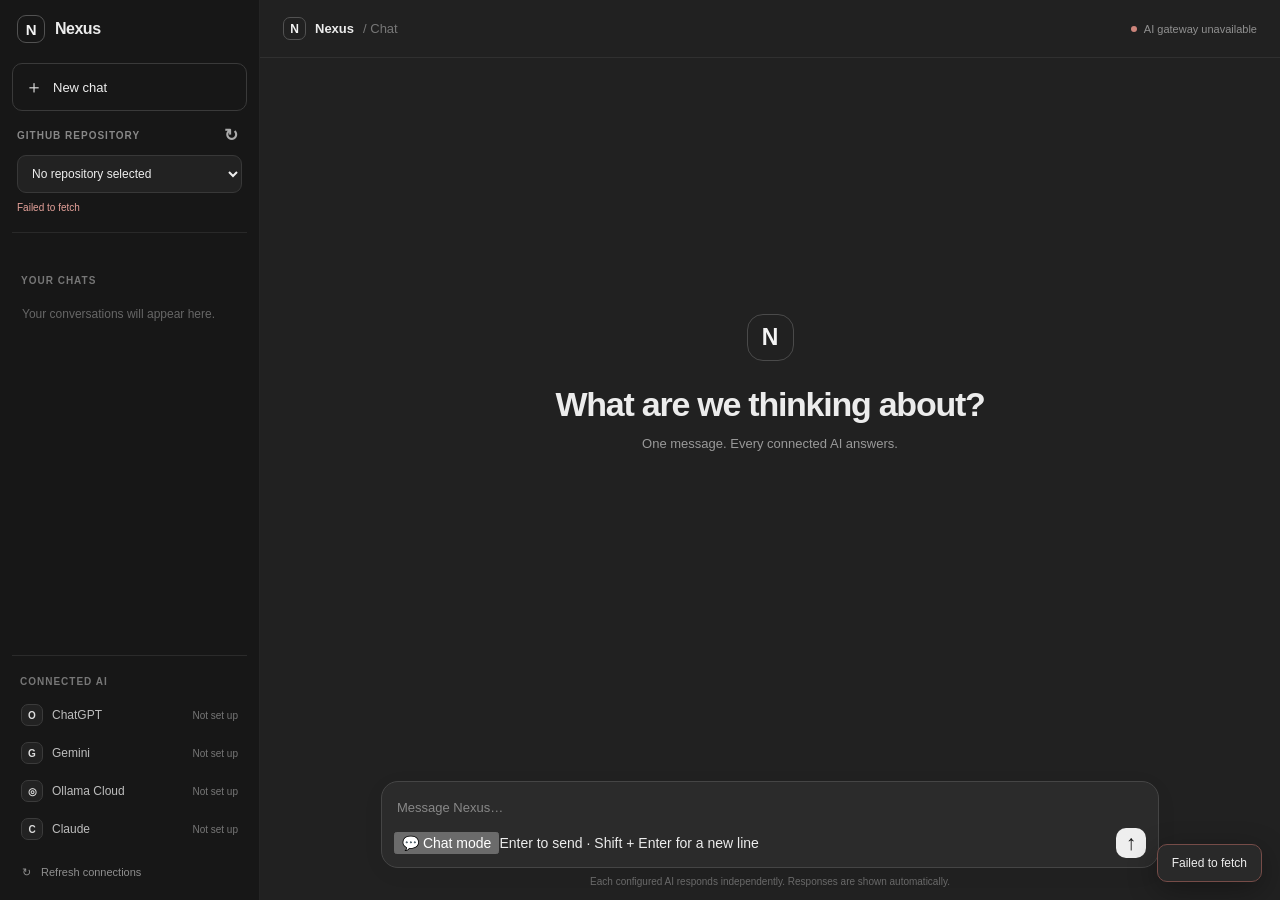
==== frontend/index.html @ d5dacf0c "Add Chat and Build mode toggle" ====
<!doctype html>
<html lang="en">
<head>
  <meta charset="utf-8">
  <meta name="viewport" content="width=device-width, initial-scale=1">
  <meta name="theme-color" content="#212121">
  <meta name="description" content="A simple chat workspace for multiple AI models.">
  <title>Nexus — AI chat</title>
  <link rel="stylesheet" href="./styles.css">
</head>
<body>
  <div class="app">
    <aside class="sidebar" id="sidebar">
      <div class="side-top">
        <a class="brand" href="#" aria-label="Nexus home"><span class="brand-icon">N</span><span>Nexus</span></a>
        <button class="icon-btn mobile-close" id="closeSidebar" aria-label="Close sidebar">×</button>
      </div>
      <button class="new-chat" id="newChat"><span>＋</span> New chat</button>
      <section class="repo-picker">
        <div class="repo-picker-heading"><span>GITHUB REPOSITORY</span><button class="repo-refresh" id="refreshRepos" type="button" title="Refresh repositories" aria-label="Refresh repositories">↻</button></div>
        <select id="repoSelect" aria-label="Choose a GitHub repository"><option value="">No repository selected</option></select>
        <div id="repoHint" class="repo-hint">Choose a repo to let AIs inspect its code.</div>
      </section>
      <div class="side-section-title">YOUR CHATS</div>
      <div class="chat-history" id="chatHistory"></div>
      <div class="side-bottom">
        <div class="ai-summary-title">CONNECTED AI</div>
        <div id="sidebarProviders" class="sidebar-providers"></div>
        <button class="side-link" id="refreshStatus"><span>↻</span> Refresh connections</button>
      </div>
    </aside>
    <main class="main">
      <header class="topbar">
        <button class="icon-btn menu-btn" id="openSidebar" aria-label="Open chat history">☰</button>
        <div class="topbar-title"><span class="brand-icon mini">N</span><span>Nexus</span><span class="topbar-subtitle">/ Chat</span></div>
        <div class="topbar-right"><span class="connection-label"><i id="connectionDot"></i><span id="connectionText">Checking AIs…</span></span></div>
      </header>
      <div class="chat-scroll" id="chatScroll">
        <section class="welcome" id="welcome">
          <div class="welcome-mark">N</div>
          <h1>What are we thinking about?</h1>
          <p>One message. Every connected AI answers.</p>
          <div class="welcome-providers" id="welcomeProviders"></div>
        </section>
        <div class="messages" id="messages" aria-live="polite"></div>
      </div>
      <div class="composer-wrap">
        <form class="composer" id="chatForm">
          <textarea id="chatInput" rows="1" maxlength="12000" placeholder="Message Nexus…" aria-label="Message Nexus"></textarea>
          <div class="composer-bottom"><div class="composer-actions"><button type="button" id="modeToggle" class="mode-toggle" aria-pressed="false">💬 Chat mode</button><span id="composerHint">Enter to send · Shift + Enter for a new line</span></div><button class="send-btn" type="submit" id="sendButton" aria-label="Send message">↑</button></div>
        </form>
        <p class="disclaimer">Each configured AI responds independently. Responses are shown automatically.</p>
      </div>
    </main>
  </div>
  <div class="mobile-scrim" id="mobileScrim"></div>
  <div class="toast-region" id="toastRegion" aria-live="polite"></div>
  <script src="./app.js"></script>
</body>
</html>
---- frontend/styles.css ----
:root{color-scheme:dark;--bg:#212121;--sidebar:#171717;--panel:#2a2a2a;--line:#343434;--text:#ececec;--muted:#a0a0a0;--soft:#6f6f6f;--green:#b9e6a1;font-family:Inter,-apple-system,BlinkMacSystemFont,"Segoe UI",sans-serif}*{box-sizing:border-box}html,body{margin:0;min-height:100%;height:100%;background:var(--bg);color:var(--text)}body{font-size:14px}button,textarea{font:inherit}button{cursor:pointer}button:focus-visible,textarea:focus-visible{outline:2px solid #aaa;outline-offset:3px}.app{height:100dvh;min-height:480px;display:flex;overflow:hidden}.sidebar{width:260px;flex:0 0 260px;background:var(--sidebar);display:flex;flex-direction:column;padding:15px 12px 12px;border-right:1px solid #242424}.side-top{display:flex;align-items:center;justify-content:space-between;padding:0 5px 20px}.brand{display:flex;align-items:center;gap:10px;color:var(--text);font-size:16px;font-weight:650;letter-spacing:-.5px;text-decoration:none}.brand-icon{display:grid;place-items:center;width:28px;height:28px;border:1px solid #525252;border-radius:9px;font-size:15px;font-weight:700;color:#f4f4f4}.brand-icon.mini{width:23px;height:23px;border-radius:7px;font-size:12px}.new-chat{width:100%;display:flex;align-items:center;gap:10px;padding:11px 12px;border:1px solid #3a3a3a;border-radius:10px;background:transparent;color:#eee;text-align:left;font-size:13px;transition:background .15s}.new-chat:hover,.side-link:hover,.history-item:hover{background:#262626}.new-chat span{font-size:18px;color:#ddd}.side-section-title,.ai-summary-title{margin:27px 9px 10px;color:#777;font-size:10px;font-weight:650;letter-spacing:1px}.chat-history{display:flex;flex-direction:column;gap:3px;overflow:auto;min-height:40px}.history-item{display:flex;align-items:center;gap:8px;padding:9px 10px;border:0;border-radius:8px;background:transparent;color:#bdbdbd;text-align:left;font-size:12px;cursor:pointer}.history-item.active{background:#2c2c2c;color:#f2f2f2}.history-item span{overflow:hidden;text-overflow:ellipsis;white-space:nowrap}.history-item .history-icon{color:#777;font-size:14px;flex:0 0 auto}.history-empty{padding:9px 10px;color:#666;font-size:12px;line-height:1.6}.side-bottom{margin-top:auto;padding-top:12px;border-top:1px solid #2b2b2b}.ai-summary-title{margin:8px 8px 10px}.sidebar-providers{display:grid;gap:2px}.provider-mini{display:flex;align-items:center;gap:9px;padding:7px 9px;color:#bdbdbd;font-size:12px}.provider-letter{width:22px;height:22px;display:grid;place-items:center;border:1px solid #3b3b3b;border-radius:7px;background:#222;font-size:10px;font-weight:650;color:#ddd}.provider-mini .provider-name{flex:1}.provider-mini .provider-state{font-size:10px;color:#777}.provider-state.online{color:#b9e6a1}.provider-state.failed{color:#e69b91}.side-link{width:100%;margin-top:10px;padding:9px 10px;border:0;border-radius:8px;background:transparent;color:#8f8f8f;text-align:left;font-size:11px}.side-link span{margin-right:7px}.main{position:relative;display:flex;flex:1;min-width:0;flex-direction:column;height:100%;background:var(--bg)}.topbar{height:58px;flex:0 0 58px;display:flex;align-items:center;justify-content:space-between;padding:0 23px;border-bottom:1px solid #303030}.topbar-title{display:flex;align-items:center;gap:9px;font-size:13px;font-weight:600}.topbar-subtitle{color:#777;font-weight:400}.topbar-right{display:flex;align-items:center;gap:14px}.connection-label{display:flex;align-items:center;gap:7px;color:#909090;font-size:11px}.connection-label i{width:6px;height:6px;border-radius:50%;background:#777}.connection-label i.online{background:#9cc98b}.connection-label i.offline{background:#cc847b}.icon-btn{display:none;width:32px;height:32px;border:0;border-radius:8px;background:transparent;color:#ddd;font-size:18px}.chat-scroll{flex:1;min-height:0;overflow-y:auto;scroll-behavior:smooth}.welcome{min-height:100%;display:flex;flex-direction:column;align-items:center;justify-content:center;padding:40px 20px 80px;text-align:center}.welcome-mark{display:grid;place-items:center;width:47px;height:47px;border:1px solid #4a4a4a;border-radius:16px;color:#f4f4f4;font-size:23px;font-weight:650;margin-bottom:24px}.welcome h1{margin:0;font-size:clamp(25px,3vw,34px);font-weight:600;letter-spacing:-1.25px}.welcome p{margin:12px 0 23px;color:#999;font-size:13px}.welcome-providers{display:flex;align-items:center;justify-content:center;gap:8px;flex-wrap:wrap}.ai-pill{display:flex;align-items:center;gap:7px;padding:7px 10px;border:1px solid #3a3a3a;border-radius:9px;background:#262626;color:#c9c9c9;font-size:11px}.ai-pill .provider-letter{width:19px;height:19px;font-size:9px}.ai-pill .pill-dot{width:6px;height:6px;border-radius:50%;background:#666}.ai-pill .pill-dot.online{background:#9cc98b}.messages{width:100%;max-width:830px;margin:0 auto;padding:0 26px 30px}.message{display:flex;gap:13px;margin:27px 0 32px;animation:rise .22s ease both}.message.user{margin:24px 0 27px;justify-content:flex-end}.message-avatar{width:29px;height:29px;flex:0 0 29px;display:grid;place-items:center;border:1px solid #444;border-radius:9px;color:#ddd;font-size:11px;font-weight:650}.message.user .message-avatar{display:none}.message-content{min-width:0;max-width:100%;flex:1}.message.user .message-content{flex:initial;max-width:min(82%,620px);padding:11px 15px;border:1px solid #414141;border-radius:18px;background:#303030;color:#f1f1f1;white-space:pre-wrap;overflow-wrap:anywhere}.message-label{display:flex;align-items:center;gap:8px;margin:1px 0 8px;color:#f0f0f0;font-size:12px;font-weight:650}.message-model{color:#737373;font-size:10px;font-weight:400}.message-text{color:#dedede;font-size:13px;line-height:1.8;white-space:pre-wrap;overflow-wrap:anywhere}.message-text p{margin:0 0 10px}.message-text p:last-child{margin-bottom:0}.message-text code{padding:2px 5px;border-radius:4px;background:#343434;font-family:ui-monospace,monospace;font-size:.92em}.message-text pre{overflow:auto;padding:12px;border:1px solid #3a3a3a;border-radius:9px;background:#171717}.message.error .message-text{color:#dfa39d}.response-stack{padding-left:42px}.response-divider{height:1px;background:#303030;margin:25px 0}.response-count{padding-left:42px;color:#777;font-size:10px;letter-spacing:.4px}.loading-dots{display:flex;align-items:center;gap:5px;height:20px}.loading-dots i{width:5px;height:5px;border-radius:50%;background:#aaa;animation:pulse 1s infinite ease-in-out}.loading-dots i:nth-child(2){animation-delay:.15s}.loading-dots i:nth-child(3){animation-delay:.3s}.composer-wrap{width:100%;max-width:830px;margin:0 auto;padding:12px 26px 13px}.composer{border:1px solid #454545;border-radius:17px;background:#2b2b2b;padding:12px 12px 9px;box-shadow:0 5px 25px #0000000a;transition:border-color .15s}.composer:focus-within{border-color:#666}.composer textarea{display:block;width:100%;max-height:220px;min-height:34px;resize:none;border:0;outline:0;background:transparent;color:#f0f0f0;font-size:13px;line-height:1.65;padding:3px 3px 9px}.composer textarea::placeholder{color:#888}.composer-bottom{display:flex;align-items:center;justify-content:space-between;gap:10px}.composer-bottom>span{color:#777;font-size:10px}.send-btn{display:grid;place-items:center;width:30px;height:30px;border:0;border-radius:10px;background:#eee;color:#171717;font-size:21px;font-weight:500;transition:background .15s,transform .15s}.send-btn:hover{background:#fff;transform:translateY(-1px)}.send-btn:disabled{opacity:.35;cursor:wait}.disclaimer{margin:8px 0 0;text-align:center;color:#696969;font-size:10px}.toast-region{position:fixed;right:18px;bottom:18px;display:grid;gap:8px;z-index:10}.toast{max-width:min(390px,calc(100vw - 36px));padding:11px 14px;border:1px solid #484848;border-radius:10px;background:#292929;color:#eee;font-size:12px;box-shadow:0 8px 30px #0005;animation:rise .18s ease}.toast.error{border-color:#764c48}.mobile-scrim{display:none}@keyframes rise{from{opacity:0;transform:translateY(5px)}to{opacity:1;transform:translateY(0)}}@keyframes pulse{0%,70%,100%{opacity:.25;transform:translateY(0)}35%{opacity:1;transform:translateY(-3px)}}@media(max-width:700px){.sidebar{position:fixed;z-index:21;inset:0 auto 0 0;width:min(290px,86vw);transform:translateX(-102%);transition:transform .22s ease;box-shadow:none}.sidebar.open{transform:translateX(0);box-shadow:15px 0 45px #0005}.mobile-close,.menu-btn{display:grid;place-items:center}.mobile-scrim.show{display:block;position:fixed;inset:0;z-index:20;background:#0008}.topbar{height:52px;flex-basis:52px;padding:0 13px;gap:10px}.topbar-title{margin-right:auto}.topbar-right{gap:5px}.connection-label{font-size:10px}.welcome{padding:35px 18px 60px}.welcome h1{max-width:360px;font-size:27px}.welcome p{font-size:12px}.messages{padding:0 15px 22px}.message{gap:9px;margin:22px 0 27px}.message-avatar{width:27px;height:27px;flex-basis:27px}.message-text{font-size:12.5px;line-height:1.75}.message.user .message-content{max-width:88%;padding:10px 13px}.response-stack,.response-count{padding-left:36px}.composer-wrap{padding:8px 10px max(10px,env(safe-area-inset-bottom))}.composer{padding:10px 10px 8px;border-radius:15px}.composer textarea{font-size:13px}.composer-bottom>span{font-size:9px}.disclaimer{font-size:9px}.toast-region{right:10px;bottom:10px}.brand{font-size:15px}}@media(prefers-reduced-motion:reduce){*,*::before,*::after{animation-duration:.01ms!important;transition-duration:.01ms!important;scroll-behavior:auto!important}}
/* GitHub repository picker */
.repo-picker{padding:14px 5px 17px;border-bottom:1px solid #292929;margin-bottom:15px}
.repo-picker-heading{display:flex;align-items:center;justify-content:space-between;margin-bottom:9px;color:#888;font-size:10px;font-weight:700;letter-spacing:1px}
.repo-refresh{border:0;background:transparent;color:#aaa;font-size:17px;padding:0 4px;cursor:pointer}
.repo-refresh:hover{color:#fff}
#repoSelect{display:block;width:100%;min-width:0;border:1px solid #383838;border-radius:9px;padding:10px 30px 10px 10px;background:#222;color:#eee;font:inherit;font-size:12px;outline:none}
#repoSelect:focus{border-color:#777}
.repo-hint{font-size:10px;line-height:1.5;color:#777;margin-top:7px}
.repo-hint.error{color:#e6a29a}
.repo-hint.selected{color:#b9e6a1}
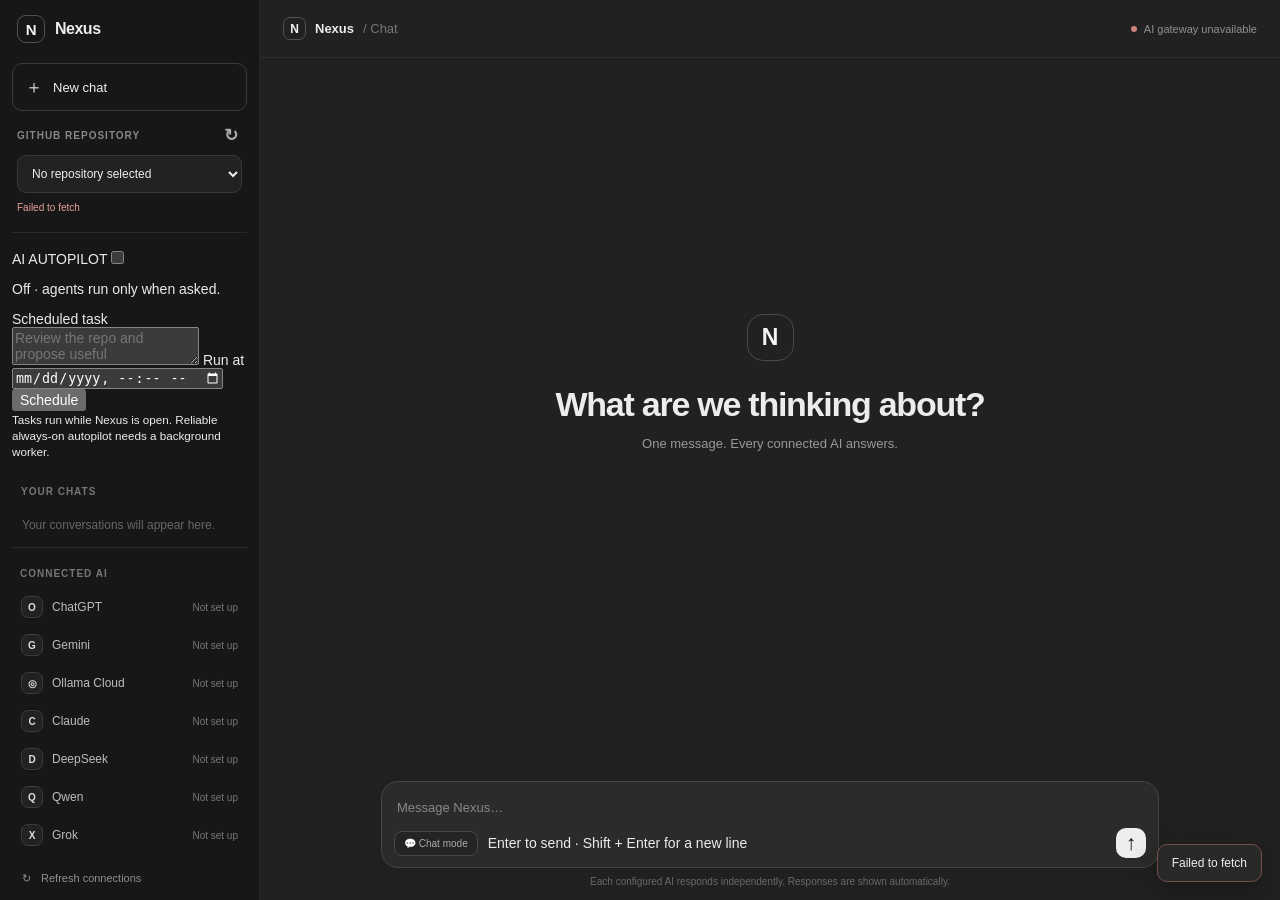
==== commit 2e57e045: "Add autopilot and scheduled task controls" ====
--- a/frontend/index.html
+++ b/frontend/index.html
@@ -20,6 +20,16 @@
         <div class="repo-picker-heading"><span>GITHUB REPOSITORY</span><button class="repo-refresh" id="refreshRepos" type="button" title="Refresh repositories" aria-label="Refresh repositories">↻</button></div>
         <select id="repoSelect" aria-label="Choose a GitHub repository"><option value="">No repository selected</option></select>
         <div id="repoHint" class="repo-hint">Choose a repo to let AIs inspect its code.</div>
+      </section>
+      <section class="autopilot-panel" aria-label="Autopilot and scheduler">
+        <div class="autopilot-heading"><span>AI AUTOPILOT</span><label class="switch"><input id="autopilotToggle" type="checkbox"><span></span></label></div>
+        <p id="autopilotState">Off · agents run only when asked.</p>
+        <label class="schedule-label" for="schedulePrompt">Scheduled task</label>
+        <textarea id="schedulePrompt" rows="2" maxlength="1200" placeholder="Review the repo and propose useful improvements"></textarea>
+        <label class="schedule-label" for="scheduleTime">Run at</label>
+        <div class="schedule-controls"><input id="scheduleTime" type="datetime-local"><button id="addSchedule" type="button">Schedule</button></div>
+        <div id="scheduleList" class="schedule-list"></div>
+        <small class="schedule-note">Tasks run while Nexus is open. Reliable always-on autopilot needs a background worker.</small>
       </section>
       <div class="side-section-title">YOUR CHATS</div>
       <div class="chat-history" id="chatHistory"></div>
--- a/frontend/styles.css
+++ b/frontend/styles.css
@@ -9,3 +9,38 @@
 .repo-hint{font-size:10px;line-height:1.5;color:#777;margin-top:7px}
 .repo-hint.error{color:#e6a29a}
 .repo-hint.selected{color:#b9e6a1}
+
+/* Repository build mode */
+.composer-actions{display:flex;align-items:center;gap:10px;min-width:0}
+.mode-toggle{flex:0 0 auto;border:1px solid #484848;border-radius:8px;background:#242424;color:#aaa;padding:6px 9px;font-size:10px;transition:background .16s,border-color .16s,color .16s}
+.mode-toggle:hover{color:#fff;border-color:#666}
+.mode-toggle.active{background:#d7e7ce;color:#1d2819;border-color:#d7e7ce}
+@media(max-width:700px){.composer-actions{gap:7px}.mode-toggle{padding:7px 8px;font-size:10px}.composer-bottom>span{line-height:1.4}}
+
+/* Nexus Build mode and generated file artifacts */
+.composer-actions{display:flex;align-items:center;gap:10px;min-width:0}
+.mode-toggle{flex:0 0 auto;border:1px solid #484848;border-radius:8px;background:#242424;color:#aaa;padding:6px 9px;font-size:10px;transition:background .16s,border-color .16s,color .16s}
+.mode-toggle:hover{color:#fff;border-color:#666}
+.mode-toggle.active{background:#d7e7ce;color:#1d2819;border-color:#d7e7ce}
+.build-artifacts{display:grid;gap:12px;margin-top:14px}
+.build-file{border:1px solid #3b3b3b;border-radius:10px;overflow:hidden;background:#1d1d1d}
+.build-file-head{display:flex;align-items:center;justify-content:space-between;gap:12px;padding:10px 12px;background:#262626;border-bottom:1px solid #383838}
+.build-file-head strong{display:block;overflow-wrap:anywhere;font:600 11px ui-monospace,monospace;color:#eee}
+.build-file-head small{display:block;margin-top:4px;color:#888;font-size:10px}
+.build-file-actions{display:flex;gap:6px;flex:0 0 auto}
+.build-file-actions button{border:1px solid #494949;border-radius:6px;background:#303030;color:#ddd;padding:6px 8px;font-size:10px}
+.build-file-actions button:hover{background:#414141;color:white}
+.build-file pre{max-height:340px;overflow:auto;margin:0;padding:12px;background:#181818;color:#d8d8d8;font:11px/1.65 ui-monospace,SFMono-Regular,Consolas,monospace;white-space:pre}
+.build-file code{font:inherit}
+@media(max-width:700px){.composer-actions{gap:7px}.mode-toggle{padding:7px 8px;font-size:10px}.composer-bottom>span{line-height:1.4}.build-file-head{align-items:flex-start;flex-direction:column}.build-file-actions{width:100%}.build-file-actions button{flex:1}}
+
+.team-discussion{margin-top:12px;border:1px solid var(--border,#343434);border-radius:10px;overflow:hidden;background:rgba(128,128,128,.045)}
+.team-discussion summary{cursor:pointer;padding:11px 13px;font-size:12px;font-weight:600;color:var(--text,#ddd);user-select:none}
+.team-discussion summary:hover{background:rgba(128,128,128,.08)}
+.team-discussion-body{padding:0 10px 10px;display:grid;gap:8px}
+.team-message{padding:10px 11px;border:1px solid var(--border,#343434);border-radius:8px;background:rgba(128,128,128,.04);overflow-wrap:anywhere}
+.team-message-head{display:flex;align-items:center;justify-content:space-between;gap:8px;margin-bottom:7px}
+.team-message-head strong{font-size:11px;color:var(--accent,#a7c7ff);text-transform:uppercase;letter-spacing:.06em}
+.team-message-head span{font-size:10px;color:var(--muted,#888)}
+.team-message .message-text p,.team-message p{font-size:12px;line-height:1.6;margin:0 0 8px}
+.team-message pre{max-width:100%;overflow:auto}
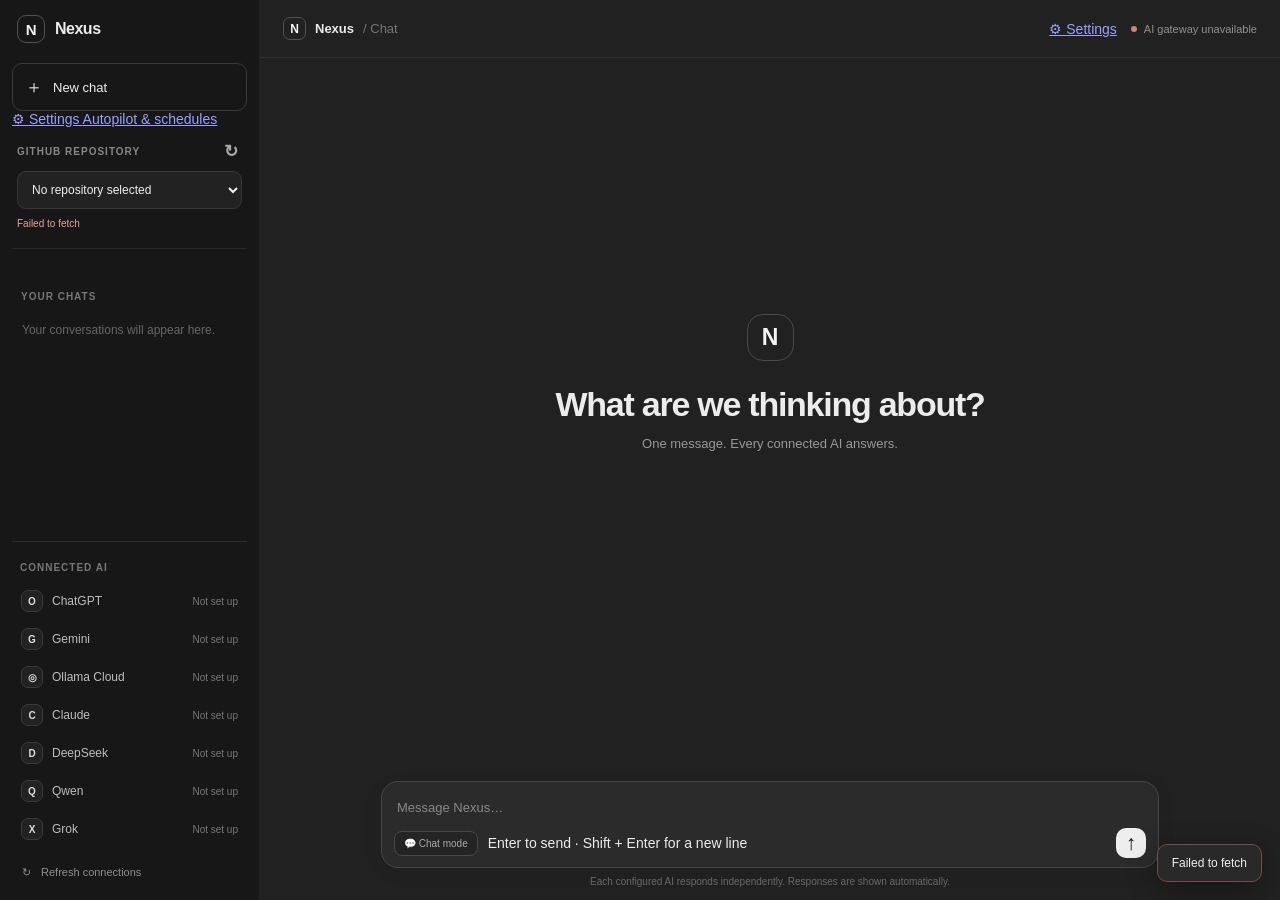
==== commit 07b5dfad: "Move automation controls to dedicated settings page" ====
--- a/frontend/index.html
+++ b/frontend/index.html
@@ -16,20 +16,11 @@
         <button class="icon-btn mobile-close" id="closeSidebar" aria-label="Close sidebar">×</button>
       </div>
       <button class="new-chat" id="newChat"><span>＋</span> New chat</button>
+      <a class="settings-link" href="./settings.html">⚙ Settings <span>Autopilot &amp; schedules</span></a>
       <section class="repo-picker">
         <div class="repo-picker-heading"><span>GITHUB REPOSITORY</span><button class="repo-refresh" id="refreshRepos" type="button" title="Refresh repositories" aria-label="Refresh repositories">↻</button></div>
         <select id="repoSelect" aria-label="Choose a GitHub repository"><option value="">No repository selected</option></select>
         <div id="repoHint" class="repo-hint">Choose a repo to let AIs inspect its code.</div>
-      </section>
-      <section class="autopilot-panel" aria-label="Autopilot and scheduler">
-        <div class="autopilot-heading"><span>AI AUTOPILOT</span><label class="switch"><input id="autopilotToggle" type="checkbox"><span></span></label></div>
-        <p id="autopilotState">Off · agents run only when asked.</p>
-        <label class="schedule-label" for="schedulePrompt">Scheduled task</label>
-        <textarea id="schedulePrompt" rows="2" maxlength="1200" placeholder="Review the repo and propose useful improvements"></textarea>
-        <label class="schedule-label" for="scheduleTime">Run at</label>
-        <div class="schedule-controls"><input id="scheduleTime" type="datetime-local"><button id="addSchedule" type="button">Schedule</button></div>
-        <div id="scheduleList" class="schedule-list"></div>
-        <small class="schedule-note">Tasks run while Nexus is open. Reliable always-on autopilot needs a background worker.</small>
       </section>
       <div class="side-section-title">YOUR CHATS</div>
       <div class="chat-history" id="chatHistory"></div>
@@ -43,7 +34,7 @@
       <header class="topbar">
         <button class="icon-btn menu-btn" id="openSidebar" aria-label="Open chat history">☰</button>
         <div class="topbar-title"><span class="brand-icon mini">N</span><span>Nexus</span><span class="topbar-subtitle">/ Chat</span></div>
-        <div class="topbar-right"><span class="connection-label"><i id="connectionDot"></i><span id="connectionText">Checking AIs…</span></span></div>
+        <div class="topbar-right"><a class="topbar-settings" href="./settings.html" aria-label="Settings">⚙ Settings</a><span class="connection-label"><i id="connectionDot"></i><span id="connectionText">Checking AIs…</span></span></div>
       </header>
       <div class="chat-scroll" id="chatScroll">
         <section class="welcome" id="welcome">
--- a/frontend/styles.css
+++ b/frontend/styles.css
@@ -44,3 +44,6 @@
 .team-message-head span{font-size:10px;color:var(--muted,#888)}
 .team-message .message-text p,.team-message p{font-size:12px;line-height:1.6;margin:0 0 8px}
 .team-message pre{max-width:100%;overflow:auto}
+
+.history-row{display:flex;align-items:center;gap:3px;padding-right:5px}.history-row .history-item{flex:1;min-width:0}.history-title{overflow:hidden;text-overflow:ellipsis;white-space:nowrap}.delete-chat{flex:0 0 27px;width:27px;height:30px;border:0;border-radius:7px;background:transparent;color:#858585;font-size:19px;opacity:.7;cursor:pointer}.delete-chat:hover,.delete-chat:focus-visible{background:#432b2b;color:#ffaaa2;opacity:1}
+.autopilot-panel{padding:12px 8px 15px;margin:0 0 14px;border:1px solid #343434;border-radius:11px;background:rgba(255,255,255,.025)}.autopilot-heading{display:flex;align-items:center;justify-content:space-between;color:#aaa;font-size:10px;font-weight:750;letter-spacing:.9px}#autopilotState{margin:7px 0 12px;color:#929292;font-size:10px;line-height:1.5}.switch{position:relative;display:inline-flex;width:35px;height:20px;cursor:pointer}.switch input{opacity:0;width:0;height:0}.switch span{position:absolute;inset:0;border-radius:20px;background:#484848;transition:background .2s}.switch span:before{content:"";position:absolute;width:14px;height:14px;left:3px;top:3px;border-radius:50%;background:#eee;transition:transform .2s}.switch input:checked+span{background:#9fc58e}.switch input:checked+span:before{transform:translateX(15px);background:#172014}.schedule-label{display:block;margin:8px 0 6px;color:#aaa;font-size:10px}#schedulePrompt{display:block;width:100%;resize:vertical;min-height:52px;padding:8px;border:1px solid #393939;border-radius:8px;background:#202020;color:#eee;font:inherit;font-size:11px}.schedule-controls{display:grid;grid-template-columns:minmax(0,1fr) auto;gap:6px;margin-top:7px}#scheduleTime{width:100%;min-width:0;padding:7px;border:1px solid #393939;border-radius:7px;background:#202020;color:#ddd;font-size:10px}.schedule-controls button{padding:7px 9px;border:1px solid #4a4a4a;border-radius:7px;background:#303030;color:#eee;font-size:10px;cursor:pointer}.schedule-list{display:grid;gap:6px;margin-top:8px}.schedule-item{padding:8px;border:1px solid #363636;border-radius:7px;background:#202020}.schedule-item strong{display:block;font-size:10px;color:#ddd;overflow-wrap:anywhere}.schedule-item small,.schedule-note{display:block;margin-top:4px;font-size:9px;color:#999;line-height:1.45}.schedule-item button{margin-top:6px;border:0;background:transparent;color:#e7a5a0;font-size:10px;cursor:pointer;padding:0}.schedule-note{color:#777}@media(max-width:700px){.autopilot-panel{margin-top:4px}.schedule-controls{grid-template-columns:minmax(0,1fr)}}
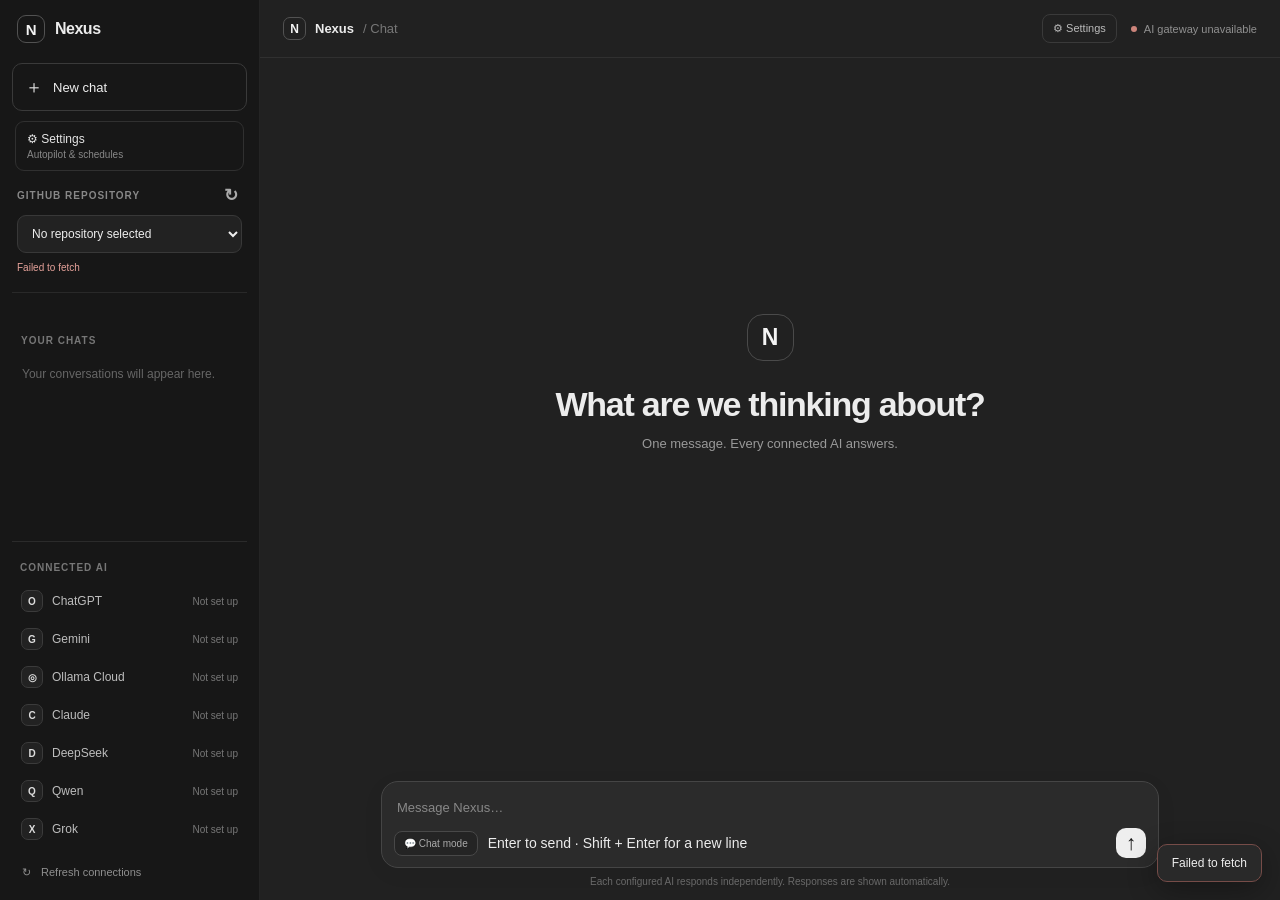
==== commit e7dc9d3d: "Add execution mode and effort selectors" ====
--- a/frontend/index.html
+++ b/frontend/index.html
@@ -48,7 +48,7 @@
       <div class="composer-wrap">
         <form class="composer" id="chatForm">
           <textarea id="chatInput" rows="1" maxlength="12000" placeholder="Message Nexus…" aria-label="Message Nexus"></textarea>
-          <div class="composer-bottom"><div class="composer-actions"><button type="button" id="modeToggle" class="mode-toggle" aria-pressed="false">💬 Chat mode</button><span id="composerHint">Enter to send · Shift + Enter for a new line</span></div><button class="send-btn" type="submit" id="sendButton" aria-label="Send message">↑</button></div>
+          <div class="composer-bottom"><div class="composer-actions"><button type="button" id="modeToggle" class="mode-toggle" aria-pressed="false">💬 Chat mode</button><div class="build-controls" id="buildControls" hidden><label>MODE <select id="executionMode"><option value="autopilot">Autopilot</option><option value="pull_request">Pull Request</option><option value="automatic">Automatic</option></select></label><label>EFFORT <select id="effortLevel"><option value="low">Low</option><option value="medium" selected>Medium</option><option value="high">High</option></select></label></div><span id="composerHint">Enter to send · Shift + Enter for a new line</span></div><button class="send-btn" type="submit" id="sendButton" aria-label="Send message">↑</button></div>
         </form>
         <p class="disclaimer">Each configured AI responds independently. Responses are shown automatically.</p>
       </div>
--- a/frontend/styles.css
+++ b/frontend/styles.css
@@ -47,3 +47,7 @@
 
 .history-row{display:flex;align-items:center;gap:3px;padding-right:5px}.history-row .history-item{flex:1;min-width:0}.history-title{overflow:hidden;text-overflow:ellipsis;white-space:nowrap}.delete-chat{flex:0 0 27px;width:27px;height:30px;border:0;border-radius:7px;background:transparent;color:#858585;font-size:19px;opacity:.7;cursor:pointer}.delete-chat:hover,.delete-chat:focus-visible{background:#432b2b;color:#ffaaa2;opacity:1}
 .autopilot-panel{padding:12px 8px 15px;margin:0 0 14px;border:1px solid #343434;border-radius:11px;background:rgba(255,255,255,.025)}.autopilot-heading{display:flex;align-items:center;justify-content:space-between;color:#aaa;font-size:10px;font-weight:750;letter-spacing:.9px}#autopilotState{margin:7px 0 12px;color:#929292;font-size:10px;line-height:1.5}.switch{position:relative;display:inline-flex;width:35px;height:20px;cursor:pointer}.switch input{opacity:0;width:0;height:0}.switch span{position:absolute;inset:0;border-radius:20px;background:#484848;transition:background .2s}.switch span:before{content:"";position:absolute;width:14px;height:14px;left:3px;top:3px;border-radius:50%;background:#eee;transition:transform .2s}.switch input:checked+span{background:#9fc58e}.switch input:checked+span:before{transform:translateX(15px);background:#172014}.schedule-label{display:block;margin:8px 0 6px;color:#aaa;font-size:10px}#schedulePrompt{display:block;width:100%;resize:vertical;min-height:52px;padding:8px;border:1px solid #393939;border-radius:8px;background:#202020;color:#eee;font:inherit;font-size:11px}.schedule-controls{display:grid;grid-template-columns:minmax(0,1fr) auto;gap:6px;margin-top:7px}#scheduleTime{width:100%;min-width:0;padding:7px;border:1px solid #393939;border-radius:7px;background:#202020;color:#ddd;font-size:10px}.schedule-controls button{padding:7px 9px;border:1px solid #4a4a4a;border-radius:7px;background:#303030;color:#eee;font-size:10px;cursor:pointer}.schedule-list{display:grid;gap:6px;margin-top:8px}.schedule-item{padding:8px;border:1px solid #363636;border-radius:7px;background:#202020}.schedule-item strong{display:block;font-size:10px;color:#ddd;overflow-wrap:anywhere}.schedule-item small,.schedule-note{display:block;margin-top:4px;font-size:9px;color:#999;line-height:1.45}.schedule-item button{margin-top:6px;border:0;background:transparent;color:#e7a5a0;font-size:10px;cursor:pointer;padding:0}.schedule-note{color:#777}@media(max-width:700px){.autopilot-panel{margin-top:4px}.schedule-controls{grid-template-columns:minmax(0,1fr)}}
+
+
+.settings-link{display:flex;flex-direction:column;gap:3px;margin:10px 3px 0;padding:10px 11px;border:1px solid #303030;border-radius:9px;color:#e5e5e5;text-decoration:none;font-size:12px}.settings-link span{font-size:10px;color:#888}.settings-link:hover,.topbar-settings:hover{background:#2a2a2a;border-color:#484848}.topbar-settings{display:inline-flex;align-items:center;padding:7px 10px;border:1px solid #3a3a3a;border-radius:8px;color:#bbb;text-decoration:none;font-size:11px}
+.settings-page{min-height:100%;height:auto;overflow:auto}.settings-main{width:min(900px,100%);margin:0 auto;padding:28px 22px 60px}.settings-back{color:#aaa;text-decoration:none;font-size:12px}.settings-title{margin:28px 0 8px;font-size:30px;letter-spacing:-1px}.settings-intro{margin:0 0 24px;color:#999;line-height:1.6;font-size:13px}.settings-card{margin:14px 0;padding:20px;border:1px solid #383838;border-radius:14px;background:#272727}.settings-card h2{margin:0 0 8px;font-size:16px}.settings-card p{color:#999;font-size:12px;line-height:1.6}.settings-row{display:flex;align-items:center;justify-content:space-between;gap:18px}.settings-card textarea,.settings-card input[type=datetime-local],.settings-card input[type=text]{width:100%;padding:11px;border:1px solid #444;border-radius:8px;background:#1f1f1f;color:#eee;font:inherit;font-size:12px}.settings-card textarea{resize:vertical;min-height:90px}.settings-action{padding:10px 13px;border:1px solid #555;border-radius:8px;background:#eee;color:#171717;font-size:12px;font-weight:600}.settings-action.secondary{background:#303030;color:#eee}.settings-switch{width:42px;height:24px;accent-color:#b9e6a1}.settings-form{display:grid;gap:9px;margin-top:15px}.settings-schedule{display:grid;grid-template-columns:1fr auto;gap:10px;align-items:center;padding:12px 0;border-top:1px solid #383838}.settings-schedule strong{display:block;font-size:12px;overflow-wrap:anywhere}.settings-schedule small{display:block;margin-top:5px;color:#999;font-size:10px}.settings-status{padding:10px 12px;border-radius:8px;background:#202020;color:#aaa;font-size:11px;line-height:1.6}.settings-warning{color:#e3b8a9!important}@media(max-width:700px){.topbar-settings{font-size:10px;padding:7px}.settings-main{padding:20px 14px 40px}.settings-title{font-size:26px}.settings-card{padding:15px}.settings-row{align-items:flex-start}.settings-schedule{grid-template-columns:1fr}.settings-action{width:100%}}
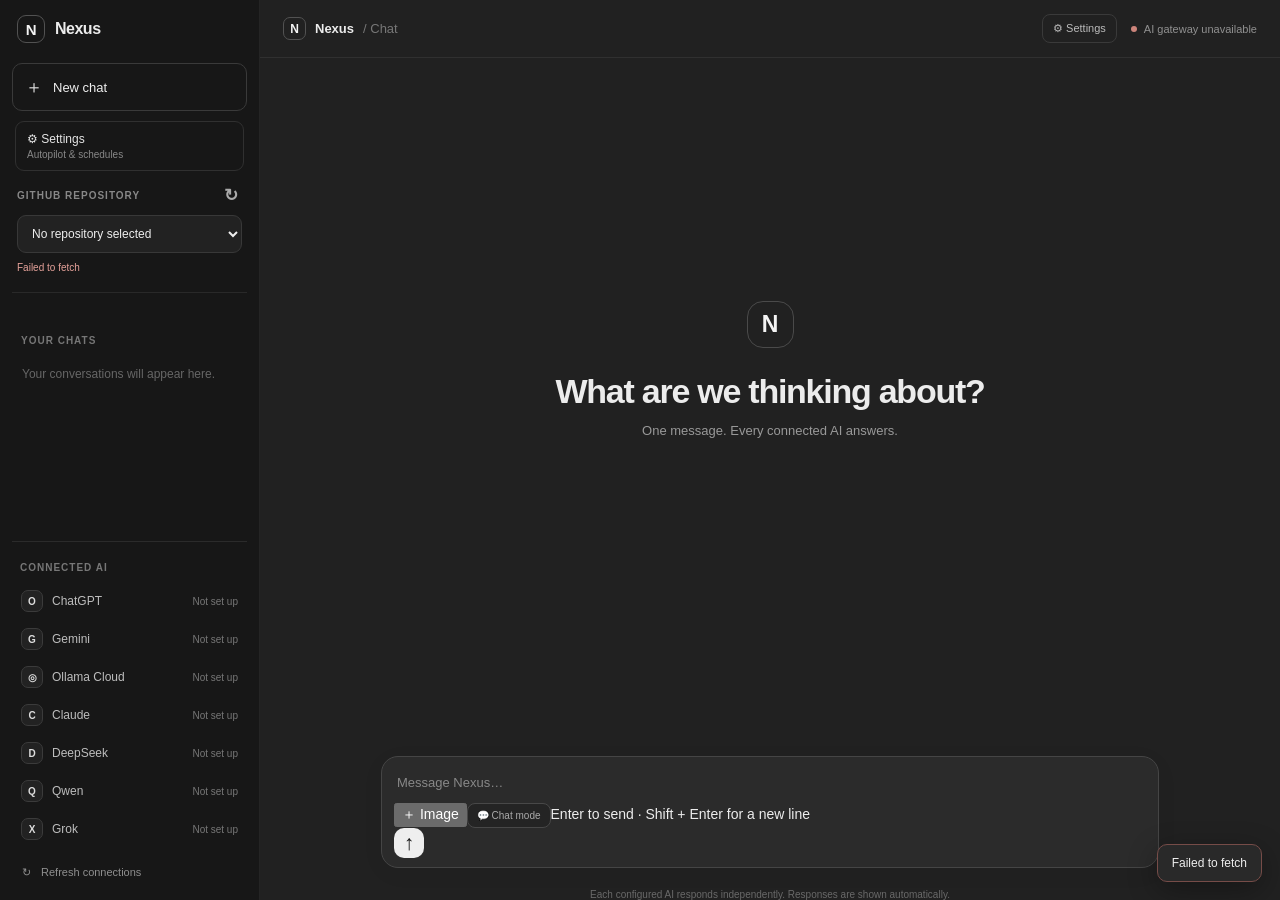
==== commit bc0f8da6: "Add image upload controls to chat" ====
--- a/frontend/index.html
+++ b/frontend/index.html
@@ -48,7 +48,9 @@
       <div class="composer-wrap">
         <form class="composer" id="chatForm">
           <textarea id="chatInput" rows="1" maxlength="12000" placeholder="Message Nexus…" aria-label="Message Nexus"></textarea>
-          <div class="composer-bottom"><div class="composer-actions"><button type="button" id="modeToggle" class="mode-toggle" aria-pressed="false">💬 Chat mode</button><div class="build-controls" id="buildControls" hidden><label>MODE <select id="executionMode"><option value="autopilot">Autopilot</option><option value="pull_request">Pull Request</option><option value="automatic">Automatic</option></select></label><label>EFFORT <select id="effortLevel"><option value="low">Low</option><option value="medium" selected>Medium</option><option value="high">High</option></select></label></div><span id="composerHint">Enter to send · Shift + Enter for a new line</span></div><button class="send-btn" type="submit" id="sendButton" aria-label="Send message">↑</button></div>
+          <div id="imageAttachments" class="image-attachments" hidden></div>
+          <input id="imageInput" type="file" accept="image/png,image/jpeg,image/webp,image/gif" multiple hidden>
+          <div class="composer-bottom><div class="composer-actions"><button type="button" id="attachImages" class="attach-images" aria-label="Attach images" title="Attach images">＋ Image</button><button type="button" id="modeToggle" class="mode-toggle" aria-pressed="false">💬 Chat mode</button><div class="build-controls" id="buildControls" hidden><label>MODE <select id="executionMode"><option value="autopilot">Autopilot</option><option value="pull_request">Pull Request</option><option value="automatic">Automatic</option></select></label><label>EFFORT <select id="effortLevel"><option value="low">Low</option><option value="medium" selected>Medium</option><option value="high">High</option></select></label></div><span id="composerHint">Enter to send · Shift + Enter for a new line</span></div><button class="send-btn" type="submit" id="sendButton" aria-label="Send message">↑</button></div>
         </form>
         <p class="disclaimer">Each configured AI responds independently. Responses are shown automatically.</p>
       </div>
--- a/frontend/styles.css
+++ b/frontend/styles.css
@@ -51,3 +51,5 @@
 
 .settings-link{display:flex;flex-direction:column;gap:3px;margin:10px 3px 0;padding:10px 11px;border:1px solid #303030;border-radius:9px;color:#e5e5e5;text-decoration:none;font-size:12px}.settings-link span{font-size:10px;color:#888}.settings-link:hover,.topbar-settings:hover{background:#2a2a2a;border-color:#484848}.topbar-settings{display:inline-flex;align-items:center;padding:7px 10px;border:1px solid #3a3a3a;border-radius:8px;color:#bbb;text-decoration:none;font-size:11px}
 .settings-page{min-height:100%;height:auto;overflow:auto}.settings-main{width:min(900px,100%);margin:0 auto;padding:28px 22px 60px}.settings-back{color:#aaa;text-decoration:none;font-size:12px}.settings-title{margin:28px 0 8px;font-size:30px;letter-spacing:-1px}.settings-intro{margin:0 0 24px;color:#999;line-height:1.6;font-size:13px}.settings-card{margin:14px 0;padding:20px;border:1px solid #383838;border-radius:14px;background:#272727}.settings-card h2{margin:0 0 8px;font-size:16px}.settings-card p{color:#999;font-size:12px;line-height:1.6}.settings-row{display:flex;align-items:center;justify-content:space-between;gap:18px}.settings-card textarea,.settings-card input[type=datetime-local],.settings-card input[type=text]{width:100%;padding:11px;border:1px solid #444;border-radius:8px;background:#1f1f1f;color:#eee;font:inherit;font-size:12px}.settings-card textarea{resize:vertical;min-height:90px}.settings-action{padding:10px 13px;border:1px solid #555;border-radius:8px;background:#eee;color:#171717;font-size:12px;font-weight:600}.settings-action.secondary{background:#303030;color:#eee}.settings-switch{width:42px;height:24px;accent-color:#b9e6a1}.settings-form{display:grid;gap:9px;margin-top:15px}.settings-schedule{display:grid;grid-template-columns:1fr auto;gap:10px;align-items:center;padding:12px 0;border-top:1px solid #383838}.settings-schedule strong{display:block;font-size:12px;overflow-wrap:anywhere}.settings-schedule small{display:block;margin-top:5px;color:#999;font-size:10px}.settings-status{padding:10px 12px;border-radius:8px;background:#202020;color:#aaa;font-size:11px;line-height:1.6}.settings-warning{color:#e3b8a9!important}@media(max-width:700px){.topbar-settings{font-size:10px;padding:7px}.settings-main{padding:20px 14px 40px}.settings-title{font-size:26px}.settings-card{padding:15px}.settings-row{align-items:flex-start}.settings-schedule{grid-template-columns:1fr}.settings-action{width:100%}}
+
+.build-controls{display:flex;align-items:center;gap:8px;flex-wrap:wrap}.build-controls[hidden]{display:none}.build-controls label{display:flex;align-items:center;gap:5px;color:var(--muted,#888);font-size:10px}.build-controls select{max-width:155px;min-width:0;padding:6px 8px;border:1px solid var(--border,#444);border-radius:8px;background:var(--surface,#222);color:inherit;font:inherit;font-size:11px}.build-controls select:focus-visible{outline:2px solid currentColor;outline-offset:2px}@media(max-width:700px){.build-controls{width:100%}.build-controls label{flex:1;min-width:0}.build-controls select{flex:1;max-width:none}}
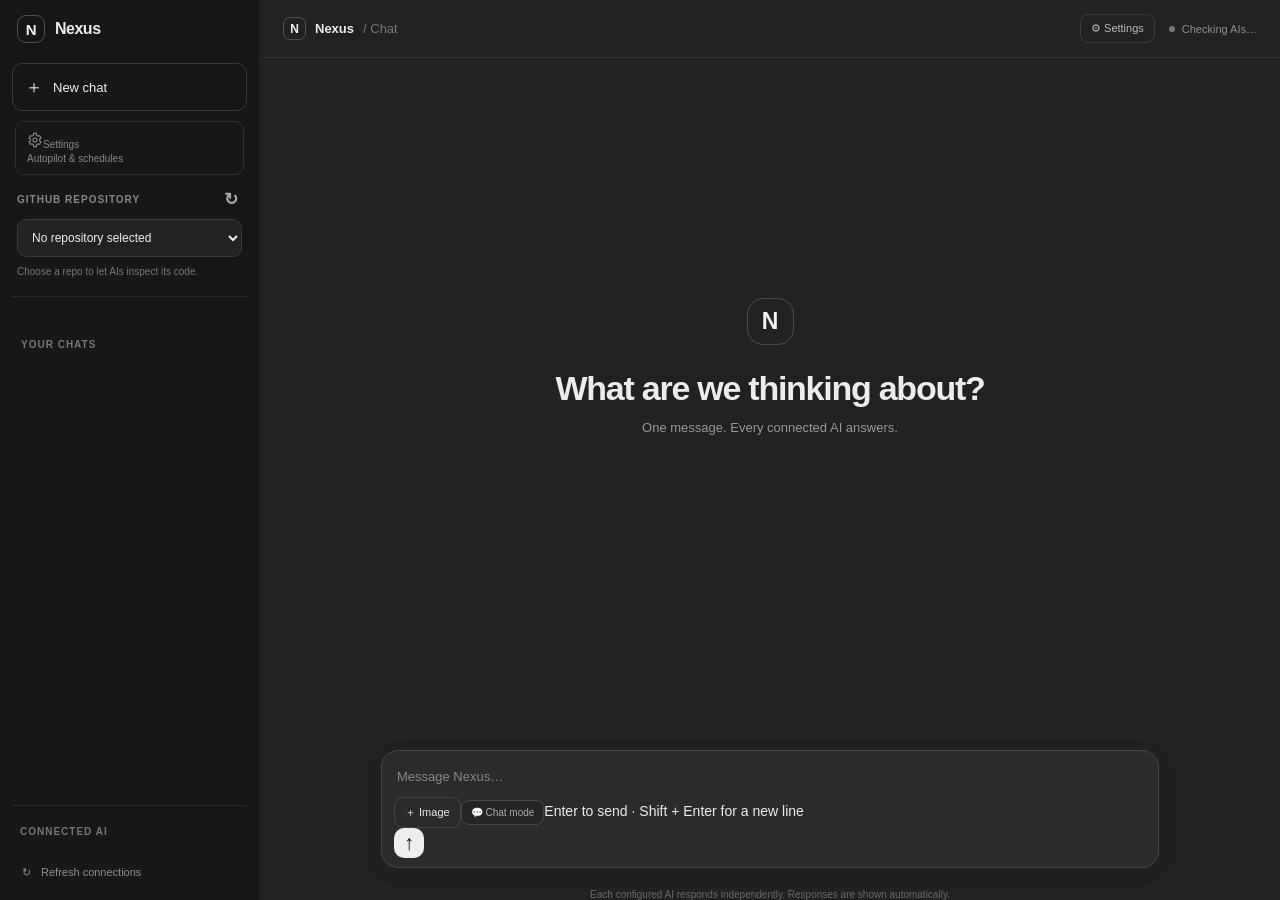
==== commit 706d50d1: "Add sidebar toggle and vector controls" ====
--- a/frontend/index.html
+++ b/frontend/index.html
@@ -9,14 +9,14 @@
   <link rel="stylesheet" href="./styles.css">
 </head>
 <body>
-  <div class="app">
+  <div class="app" id="app">
     <aside class="sidebar" id="sidebar">
       <div class="side-top">
         <a class="brand" href="#" aria-label="Nexus home"><span class="brand-icon">N</span><span>Nexus</span></a>
         <button class="icon-btn mobile-close" id="closeSidebar" aria-label="Close sidebar">×</button>
       </div>
       <button class="new-chat" id="newChat"><span>＋</span> New chat</button>
-      <a class="settings-link" href="./settings.html">⚙ Settings <span>Autopilot &amp; schedules</span></a>
+      <a class="settings-link" href="./settings.html"><span class="settings-link-main"><svg class="ui-icon" width="16" height="16" viewBox="0 0 24 24" fill="none" stroke="currentColor" stroke-width="1.7" aria-hidden="true"><circle cx="12" cy="12" r="3"/><path d="M19 13.5a7 7 0 0 0 0-3l2-1.5-2-3.5-2.3.8a7 7 0 0 0-2.5-1.4L14 2h-4l-.3 2.9a7 7 0 0 0-2.5 1.4L5 5.5 3 9l2 1.5a7 7 0 0 0 0 3L3 15l2 3.5 2.2-.8a7 7 0 0 0 2.5 1.4L10 22h4l.3-2.9a7 7 0 0 0 2.5-1.4l2.2.8 2-3.5z"/></svg>Settings</span><span>Autopilot &amp; schedules</span></a>
       <section class="repo-picker">
         <div class="repo-picker-heading"><span>GITHUB REPOSITORY</span><button class="repo-refresh" id="refreshRepos" type="button" title="Refresh repositories" aria-label="Refresh repositories">↻</button></div>
         <select id="repoSelect" aria-label="Choose a GitHub repository"><option value="">No repository selected</option></select>
@@ -32,7 +32,7 @@
     </aside>
     <main class="main">
       <header class="topbar">
-        <button class="icon-btn menu-btn" id="openSidebar" aria-label="Open chat history">☰</button>
+        <button class="icon-btn menu-btn" id="openSidebar" aria-label="Toggle sidebar" aria-expanded="true"><svg class="ui-icon" width="19" height="19" viewBox="0 0 24 24" fill="none" stroke="currentColor" stroke-width="1.7" stroke-linecap="round" stroke-linejoin="round" aria-hidden="true"><rect x="3" y="4" width="18" height="16" rx="2"/><path d="M9 4v16"/></svg></button>
         <div class="topbar-title"><span class="brand-icon mini">N</span><span>Nexus</span><span class="topbar-subtitle">/ Chat</span></div>
         <div class="topbar-right"><a class="topbar-settings" href="./settings.html" aria-label="Settings">⚙ Settings</a><span class="connection-label"><i id="connectionDot"></i><span id="connectionText">Checking AIs…</span></span></div>
       </header>
--- a/frontend/styles.css
+++ b/frontend/styles.css
@@ -53,3 +53,8 @@
 .settings-page{min-height:100%;height:auto;overflow:auto}.settings-main{width:min(900px,100%);margin:0 auto;padding:28px 22px 60px}.settings-back{color:#aaa;text-decoration:none;font-size:12px}.settings-title{margin:28px 0 8px;font-size:30px;letter-spacing:-1px}.settings-intro{margin:0 0 24px;color:#999;line-height:1.6;font-size:13px}.settings-card{margin:14px 0;padding:20px;border:1px solid #383838;border-radius:14px;background:#272727}.settings-card h2{margin:0 0 8px;font-size:16px}.settings-card p{color:#999;font-size:12px;line-height:1.6}.settings-row{display:flex;align-items:center;justify-content:space-between;gap:18px}.settings-card textarea,.settings-card input[type=datetime-local],.settings-card input[type=text]{width:100%;padding:11px;border:1px solid #444;border-radius:8px;background:#1f1f1f;color:#eee;font:inherit;font-size:12px}.settings-card textarea{resize:vertical;min-height:90px}.settings-action{padding:10px 13px;border:1px solid #555;border-radius:8px;background:#eee;color:#171717;font-size:12px;font-weight:600}.settings-action.secondary{background:#303030;color:#eee}.settings-switch{width:42px;height:24px;accent-color:#b9e6a1}.settings-form{display:grid;gap:9px;margin-top:15px}.settings-schedule{display:grid;grid-template-columns:1fr auto;gap:10px;align-items:center;padding:12px 0;border-top:1px solid #383838}.settings-schedule strong{display:block;font-size:12px;overflow-wrap:anywhere}.settings-schedule small{display:block;margin-top:5px;color:#999;font-size:10px}.settings-status{padding:10px 12px;border-radius:8px;background:#202020;color:#aaa;font-size:11px;line-height:1.6}.settings-warning{color:#e3b8a9!important}@media(max-width:700px){.topbar-settings{font-size:10px;padding:7px}.settings-main{padding:20px 14px 40px}.settings-title{font-size:26px}.settings-card{padding:15px}.settings-row{align-items:flex-start}.settings-schedule{grid-template-columns:1fr}.settings-action{width:100%}}
 
 .build-controls{display:flex;align-items:center;gap:8px;flex-wrap:wrap}.build-controls[hidden]{display:none}.build-controls label{display:flex;align-items:center;gap:5px;color:var(--muted,#888);font-size:10px}.build-controls select{max-width:155px;min-width:0;padding:6px 8px;border:1px solid var(--border,#444);border-radius:8px;background:var(--surface,#222);color:inherit;font:inherit;font-size:11px}.build-controls select:focus-visible{outline:2px solid currentColor;outline-offset:2px}@media(max-width:700px){.build-controls{width:100%}.build-controls label{flex:1;min-width:0}.build-controls select{flex:1;max-width:none}}
+
+/* Image attachments in chat */
+.attach-images{border:1px solid var(--border,#444);border-radius:9px;background:transparent;color:var(--text,#ddd);padding:7px 10px;font:inherit;font-size:11px;cursor:pointer;white-space:nowrap}.attach-images:hover{background:rgba(128,128,128,.12)}.image-attachments{display:flex;gap:9px;flex-wrap:wrap;padding:0 0 10px}.image-attachments[hidden]{display:none}.image-attachment{position:relative;width:68px;height:68px}.image-attachment img{width:100%;height:100%;object-fit:cover;border:1px solid var(--border,#444);border-radius:9px}.image-attachment button{position:absolute;right:-6px;top:-6px;width:22px;height:22px;border:1px solid #555;border-radius:50%;background:#242424;color:white;cursor:pointer}.message-images{display:flex;gap:8px;flex-wrap:wrap;margin-top:8px}.message-images img{max-width:min(260px,100%);max-height:240px;object-fit:contain;border:1px solid var(--border,#444);border-radius:10px;background:#181818}.message.user .message-images img{border-color:rgba(255,255,255,.2)}@media(max-width:700px){.attach-images{padding:7px 8px;font-size:10px}.message-images img{max-width:100%;max-height:200px}}
+
+.provider-test{padding:3px 6px;border:1px solid #414141;border-radius:5px;background:#252525;color:#c8c8c8;font-size:10px}.provider-test:hover:not(:disabled){background:#383838;color:#fff}.provider-test:disabled{opacity:.35;cursor:not-allowed}.provider-mini .provider-name{min-width:0;overflow-wrap:anywhere}
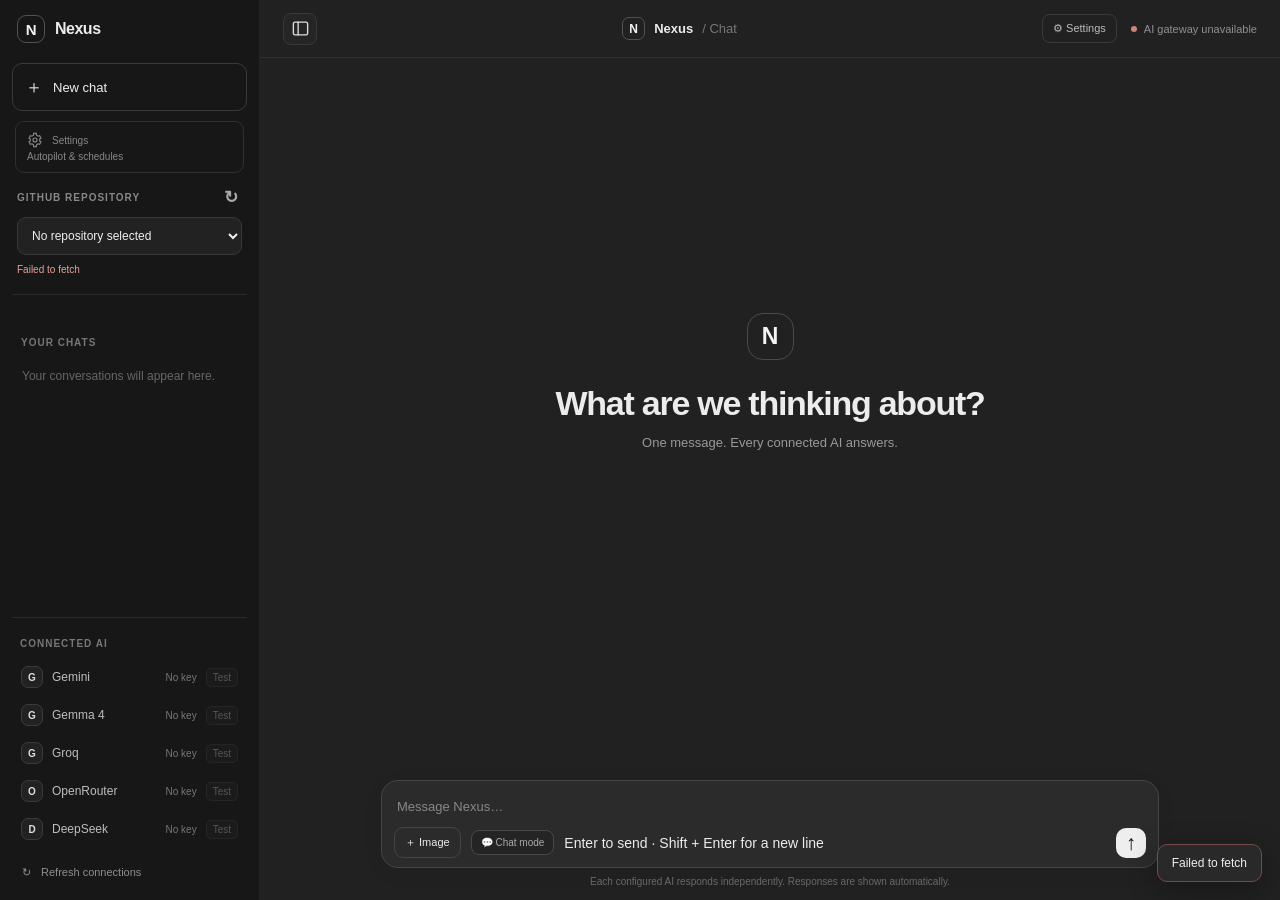
==== commit 40c8a38d: "Nexus: Resolved the HTML syntax error in frontend/index.html where the c" ====
--- a/frontend/index.html
+++ b/frontend/index.html
@@ -50,7 +50,18 @@
           <textarea id="chatInput" rows="1" maxlength="12000" placeholder="Message Nexus…" aria-label="Message Nexus"></textarea>
           <div id="imageAttachments" class="image-attachments" hidden></div>
           <input id="imageInput" type="file" accept="image/png,image/jpeg,image/webp,image/gif" multiple hidden>
-          <div class="composer-bottom><div class="composer-actions"><button type="button" id="attachImages" class="attach-images" aria-label="Attach images" title="Attach images">＋ Image</button><button type="button" id="modeToggle" class="mode-toggle" aria-pressed="false">💬 Chat mode</button><div class="build-controls" id="buildControls" hidden><label>MODE <select id="executionMode"><option value="autopilot">Autopilot</option><option value="pull_request">Pull Request</option><option value="automatic">Automatic</option></select></label><label>EFFORT <select id="effortLevel"><option value="low">Low</option><option value="medium" selected>Medium</option><option value="high">High</option></select></label></div><span id="composerHint">Enter to send · Shift + Enter for a new line</span></div><button class="send-btn" type="submit" id="sendButton" aria-label="Send message">↑</button></div>
+          <div class="composer-bottom">
+            <div class="composer-actions">
+              <button type="button" id="attachImages" class="attach-images" aria-label="Attach images" title="Attach images">＋ Image</button>
+              <button type="button" id="modeToggle" class="mode-toggle" aria-pressed="false">💬 Chat mode</button>
+              <div class="build-controls" id="buildControls" hidden>
+                <label>MODE <select id="executionMode"><option value="autopilot">Autopilot</option><option value="pull_request">Pull Request</option><option value="automatic">Automatic</option></select></label>
+                <label>EFFORT <select id="effortLevel"><option value="low">Low</option><option value="medium" selected>Medium</option><option value="high">High</option></select></label>
+              </div>
+              <span id="composerHint">Enter to send · Shift + Enter for a new line</span>
+            </div>
+            <button class="send-btn" type="submit" id="sendButton" aria-label="Send message">↑</button>
+          </div>
         </form>
         <p class="disclaimer">Each configured AI responds independently. Responses are shown automatically.</p>
       </div>
--- a/frontend/styles.css
+++ b/frontend/styles.css
@@ -58,3 +58,15 @@
 .attach-images{border:1px solid var(--border,#444);border-radius:9px;background:transparent;color:var(--text,#ddd);padding:7px 10px;font:inherit;font-size:11px;cursor:pointer;white-space:nowrap}.attach-images:hover{background:rgba(128,128,128,.12)}.image-attachments{display:flex;gap:9px;flex-wrap:wrap;padding:0 0 10px}.image-attachments[hidden]{display:none}.image-attachment{position:relative;width:68px;height:68px}.image-attachment img{width:100%;height:100%;object-fit:cover;border:1px solid var(--border,#444);border-radius:9px}.image-attachment button{position:absolute;right:-6px;top:-6px;width:22px;height:22px;border:1px solid #555;border-radius:50%;background:#242424;color:white;cursor:pointer}.message-images{display:flex;gap:8px;flex-wrap:wrap;margin-top:8px}.message-images img{max-width:min(260px,100%);max-height:240px;object-fit:contain;border:1px solid var(--border,#444);border-radius:10px;background:#181818}.message.user .message-images img{border-color:rgba(255,255,255,.2)}@media(max-width:700px){.attach-images{padding:7px 8px;font-size:10px}.message-images img{max-width:100%;max-height:200px}}
 
 .provider-test{padding:3px 6px;border:1px solid #414141;border-radius:5px;background:#252525;color:#c8c8c8;font-size:10px}.provider-test:hover:not(:disabled){background:#383838;color:#fff}.provider-test:disabled{opacity:.35;cursor:not-allowed}.provider-mini .provider-name{min-width:0;overflow-wrap:anywhere}
+
+/* Sidebar toggle and vector icon polish */
+.ui-icon{display:block;flex:0 0 auto}
+.sidebar{overflow:hidden;transition:width .24s ease,flex-basis .24s ease,padding .24s ease,border-color .24s ease}
+.app.sidebar-collapsed .sidebar{width:0;flex-basis:0;padding-left:0;padding-right:0;border-right-color:transparent}
+.app.sidebar-collapsed .sidebar>*{opacity:0;pointer-events:none}
+.menu-btn{display:grid;place-items:center;flex:0 0 34px;border:1px solid #383838;background:#252525}
+.menu-btn:hover{background:#333}
+.history-icon{display:grid;place-items:center;flex:0 0 18px}
+.settings-link-main{display:flex;align-items:center;gap:9px}
+@media(max-width:700px){.app.sidebar-collapsed .sidebar{width:min(290px,86vw);flex-basis:auto;padding:15px 12px 12px}.app.sidebar-collapsed .sidebar>*{opacity:1;pointer-events:auto}.menu-btn{display:grid}}
+@media(prefers-reduced-motion:reduce){.sidebar,.sidebar>*{transition:none!important}}
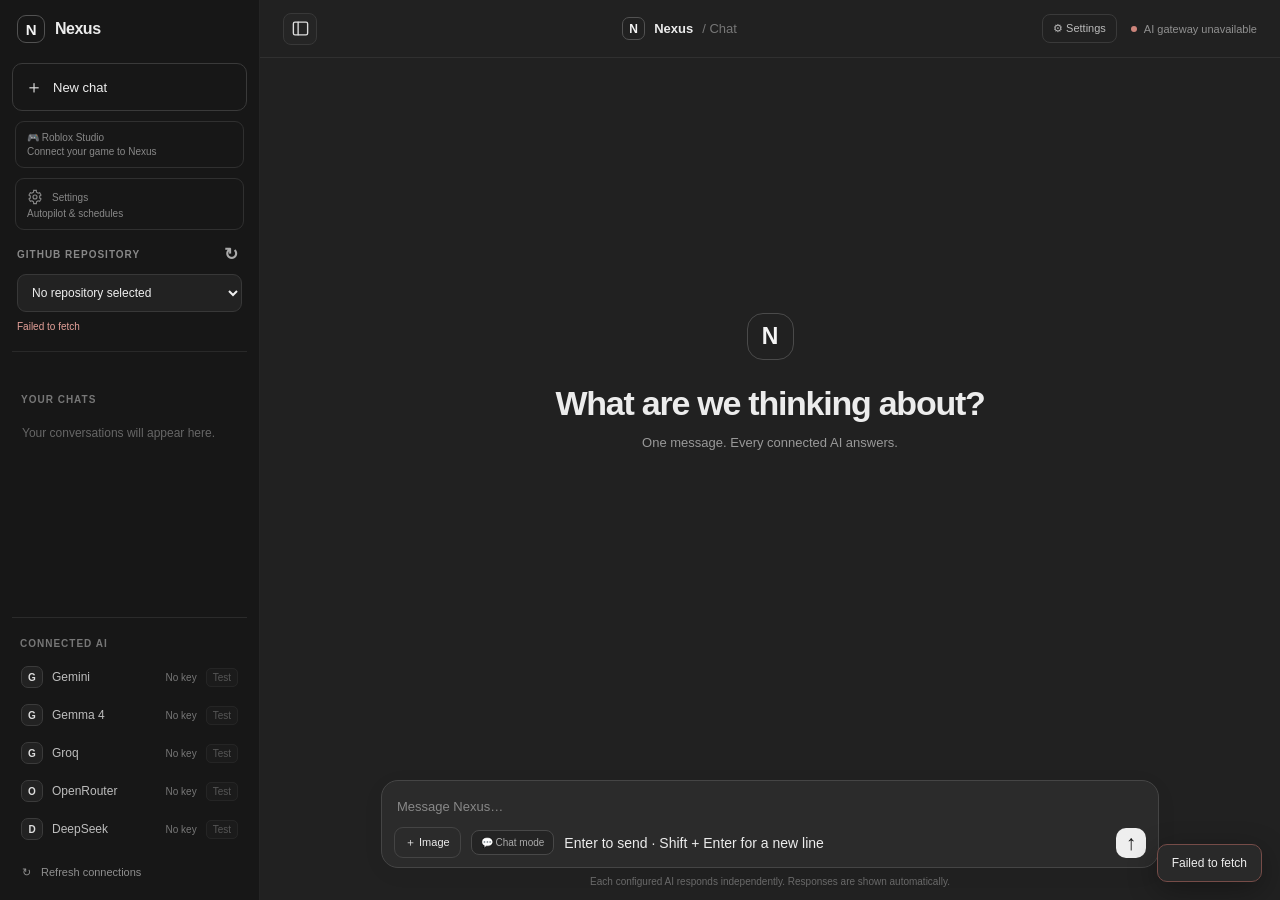
==== commit 8a371241: "Link Nexus Roblox Studio bridge from main navigation" ====
--- a/frontend/index.html
+++ b/frontend/index.html
@@ -16,6 +16,7 @@
         <button class="icon-btn mobile-close" id="closeSidebar" aria-label="Close sidebar">×</button>
       </div>
       <button class="new-chat" id="newChat"><span>＋</span> New chat</button>
+      <a class="settings-link" href="./roblox.html"><span class="settings-link-main">🎮 Roblox Studio</span><span>Connect your game to Nexus</span></a>
       <a class="settings-link" href="./settings.html"><span class="settings-link-main"><svg class="ui-icon" width="16" height="16" viewBox="0 0 24 24" fill="none" stroke="currentColor" stroke-width="1.7" aria-hidden="true"><circle cx="12" cy="12" r="3"/><path d="M19 13.5a7 7 0 0 0 0-3l2-1.5-2-3.5-2.3.8a7 7 0 0 0-2.5-1.4L14 2h-4l-.3 2.9a7 7 0 0 0-2.5 1.4L5 5.5 3 9l2 1.5a7 7 0 0 0 0 3L3 15l2 3.5 2.2-.8a7 7 0 0 0 2.5 1.4L10 22h4l.3-2.9a7 7 0 0 0 2.5-1.4l2.2.8 2-3.5z"/></svg>Settings</span><span>Autopilot &amp; schedules</span></a>
       <section class="repo-picker">
         <div class="repo-picker-heading"><span>GITHUB REPOSITORY</span><button class="repo-refresh" id="refreshRepos" type="button" title="Refresh repositories" aria-label="Refresh repositories">↻</button></div>
